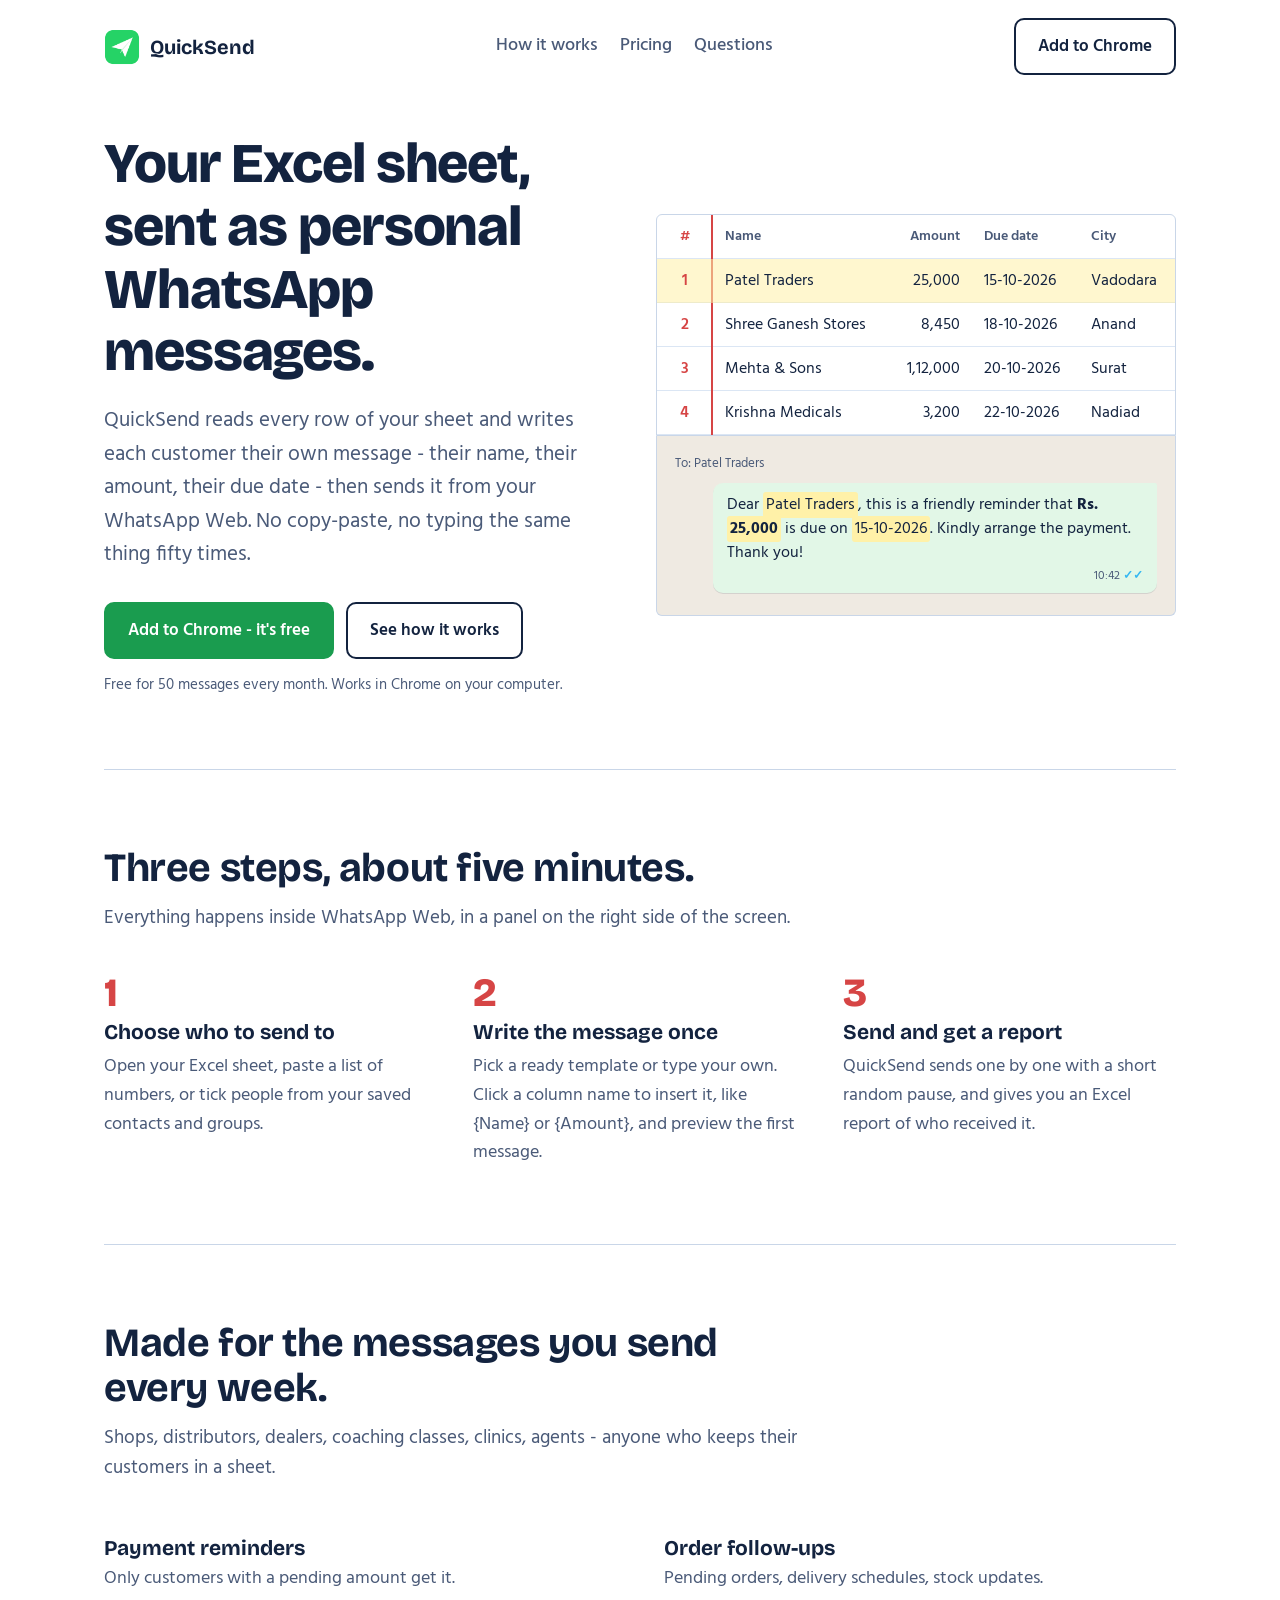
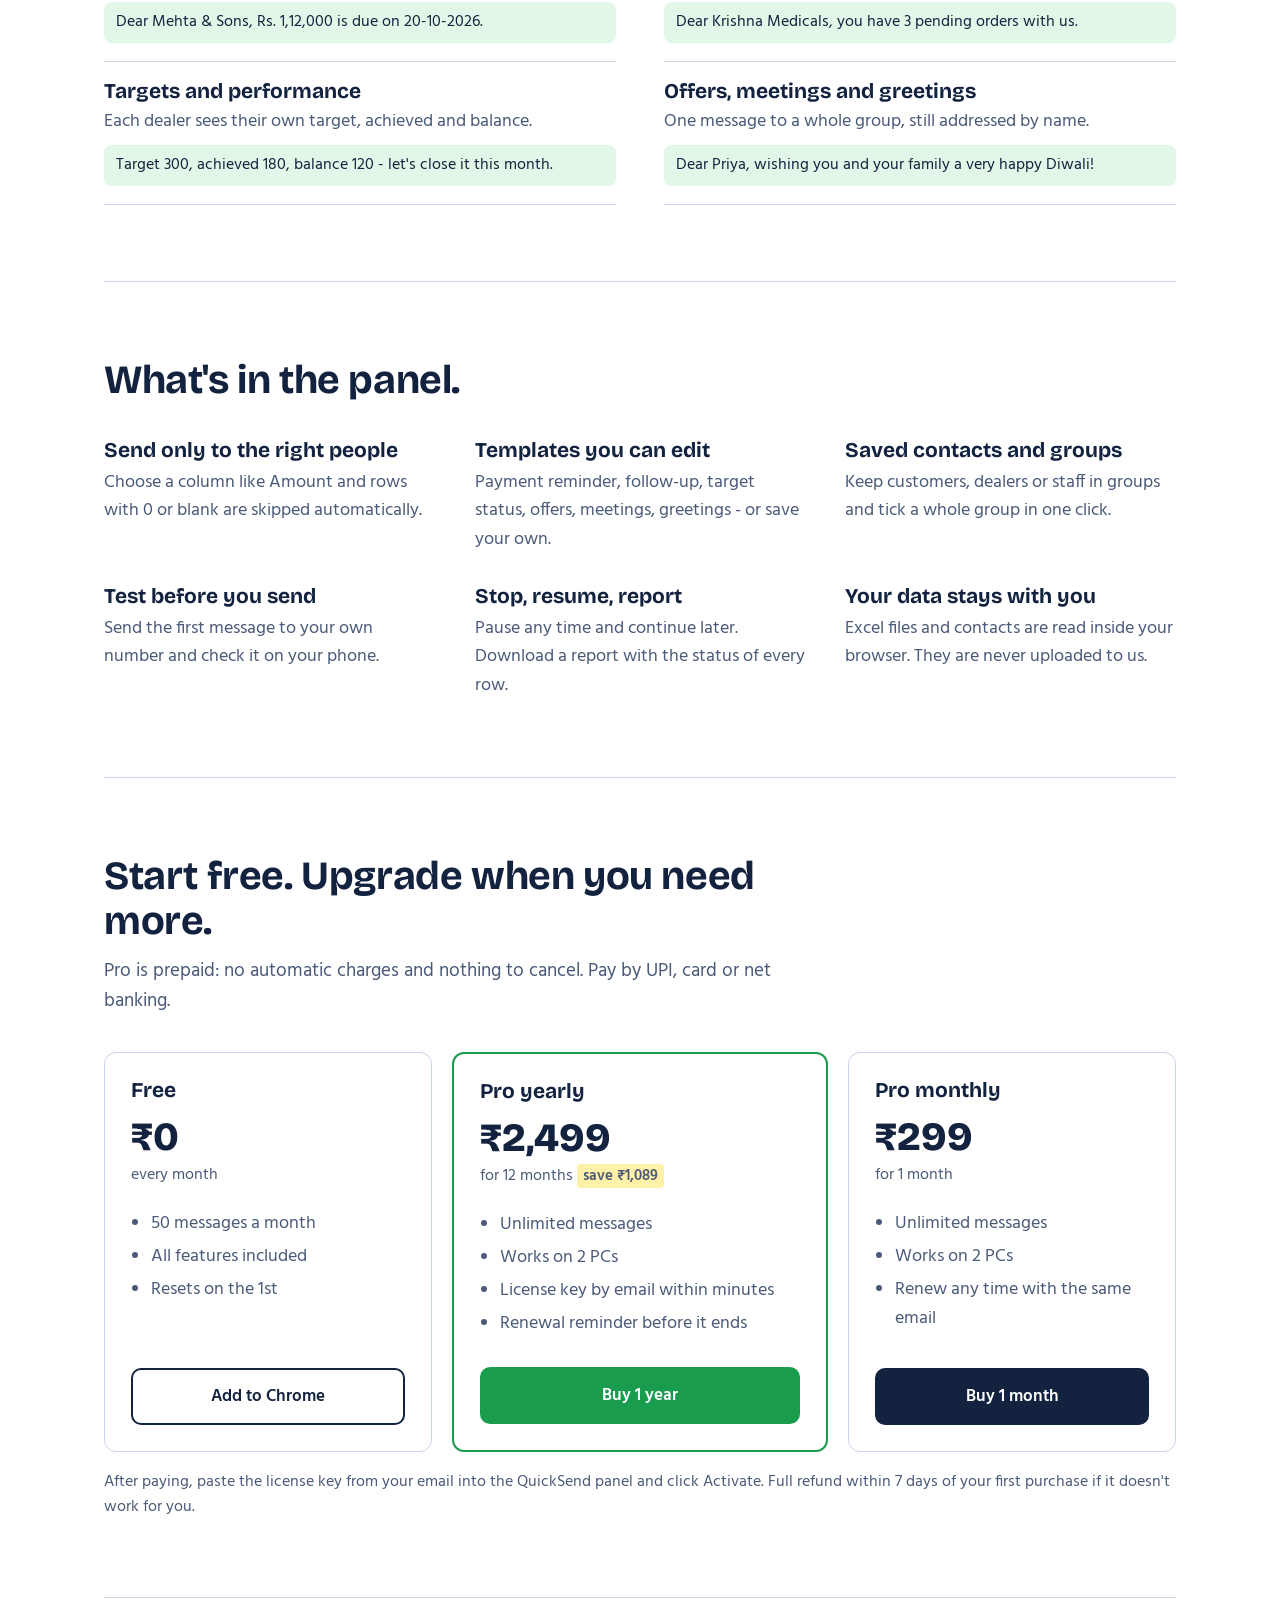
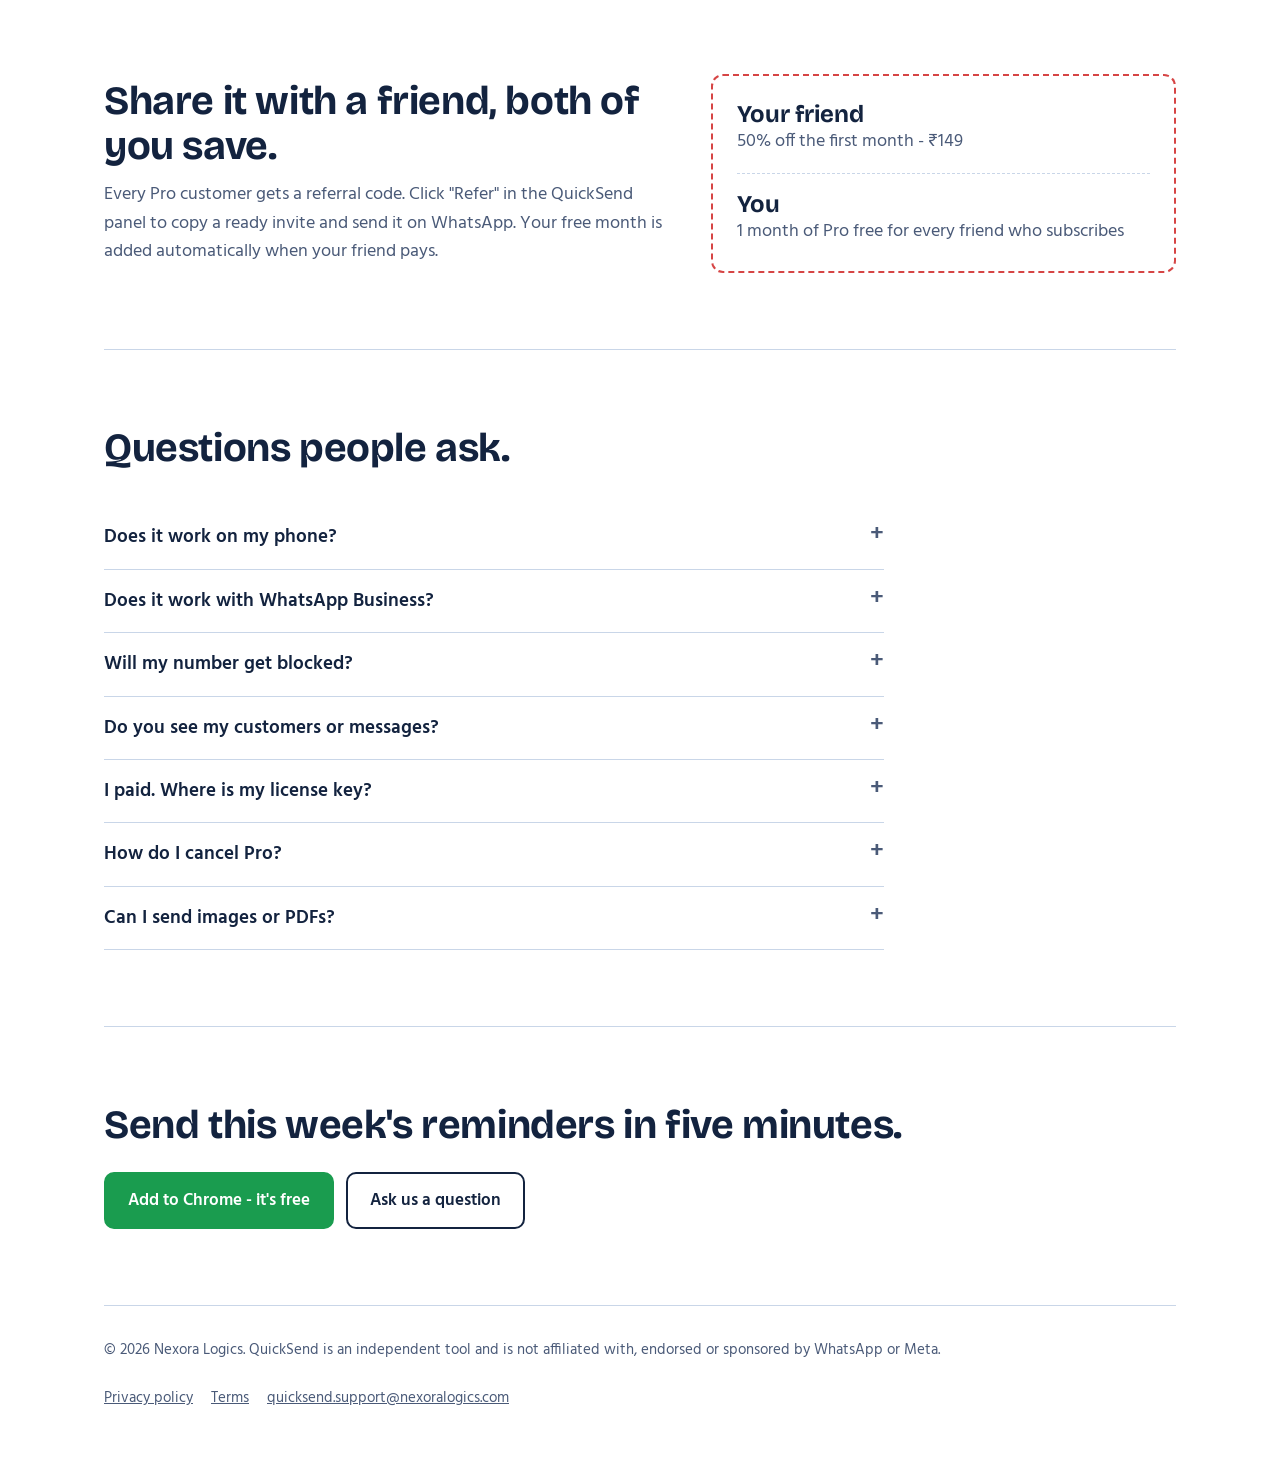
==== index.html @ b46fb352 "Add files via upload" ====
<!DOCTYPE html>
<html lang="en">
<head>
<meta charset="utf-8">
<meta name="viewport" content="width=device-width, initial-scale=1">
<title>QuickSend for WA Web - personalised messages from Excel</title>
<meta name="description" content="Send personalised payment reminders, follow-ups and offers on WA Web from your Excel sheet. Free for 50 messages a month.">
<meta property="og:title" content="QuickSend for WA Web">
<meta property="og:description" content="Your Excel sheet becomes personalised WhatsApp Web messages - names, amounts and dates filled in for every customer.">
<meta property="og:image" content="logo.png">
<link rel="icon" href="favicon.png">
<link rel="preconnect" href="https://fonts.googleapis.com">
<link rel="preconnect" href="https://fonts.gstatic.com" crossorigin>
<link href="https://fonts.googleapis.com/css2?family=Bricolage+Grotesque:opsz,wght@12..96,500;12..96,700;12..96,800&family=Hind:wght@400;500;600&display=swap" rel="stylesheet">
<style>
  /* ===== Links: edit these three if they change ===== */
  /* Store, monthly and yearly links are set in the HTML below (search for href=). */

  :root {
    --paper: #ffffff;
    --rule: #dbe6f4;        /* ledger ruling */
    --margin: #d64545;      /* red margin line of an account book */
    --ink: #13233f;
    --soft: #4a5a78;
    --green: #1a9c4f;
    --bubble: #e2f7e7;
    --hl: #fff1a8;          /* highlighter */
    --line: #c9d6e8;
  }
  * { box-sizing: border-box; }
  html { scroll-behavior: smooth; }
  body {
    margin: 0; background: var(--paper); color: var(--ink);
    font: 400 18px/1.6 "Hind", "Segoe UI", Arial, sans-serif;
  }
  a { color: var(--ink); }
  :focus-visible { outline: 3px solid var(--green); outline-offset: 3px; border-radius: 4px; }
  .wrap { max-width: 1120px; margin: 0 auto; padding: 0 24px; }
  h1, h2, h3 { font-family: "Bricolage Grotesque", "Segoe UI", sans-serif; line-height: 1.12; margin: 0; }
  h1 { font-size: clamp(36px, 4.6vw, 56px); font-weight: 800; letter-spacing: -0.02em; }
  h2 { font-size: clamp(28px, 3.4vw, 40px); font-weight: 700; letter-spacing: -0.01em; }
  h3 { font-size: 21px; font-weight: 700; }
  p { margin: 0; }

  /* ---------- top bar ---------- */
  .top { display: flex; align-items: center; justify-content: space-between; padding: 18px 0; }
  .brand { display: flex; align-items: center; gap: 10px; text-decoration: none; font: 700 20px "Bricolage Grotesque", sans-serif; }
  .brand img { width: 36px; height: 36px; }
  .top nav { display: flex; gap: 22px; font-weight: 500; }
  .top nav a { text-decoration: none; color: var(--soft); }
  .top nav a:hover { color: var(--ink); }

  .btn { display: inline-block; text-decoration: none; font-weight: 600; font-size: 17px; border-radius: 10px;
         padding: 13px 22px; border: 2px solid var(--ink); background: var(--ink); color: #fff; }
  .btn:hover { background: #0b1830; }
  .btn.alt { background: transparent; color: var(--ink); }
  .btn.alt:hover { background: #f1f5fb; }
  .btn.green { background: var(--green); border-color: var(--green); }
  .btn.green:hover { background: #158342; }

  /* ---------- hero: the ledger ---------- */
  .hero { display: grid; grid-template-columns: 1fr 1.05fr; gap: 56px; align-items: center; padding: 40px 0 72px; }
  .hero > * { min-width: 0; }
  .hero p.lead { font-size: 21px; color: var(--soft); margin: 20px 0 30px; max-width: 32em; }
  .hero .ctas { display: flex; gap: 12px; flex-wrap: wrap; }
  .hero .small { margin-top: 14px; font-size: 15px; color: var(--soft); }

  .demo { position: relative; }
  .ledger {
    background:
      linear-gradient(90deg, transparent 54px, var(--margin) 54px, var(--margin) 56px, transparent 56px),
      repeating-linear-gradient(180deg, #fff 0, #fff 43px, var(--rule) 43px, var(--rule) 44px);
    border: 1px solid var(--line); border-radius: 6px 6px 0 0; padding: 0 0 0 0; overflow: hidden;
  }
  .ledger table { width: 100%; border-collapse: collapse; font-size: 16px; }
  .ledger th, .ledger td { height: 44px; padding: 0 12px; text-align: left; white-space: nowrap; }
  .ledger th { font-weight: 600; color: var(--soft); font-size: 14px; }
  .ledger td:first-child, .ledger th:first-child { width: 56px; text-align: center; color: var(--margin); font-weight: 600; }
  .ledger tr.on td { background: rgba(255, 241, 168, .55); }
  .ledger td.num { text-align: right; font-variant-numeric: tabular-nums; }
  .ledger th.num { text-align: right; }

  .chat { background: #efeae2; border: 1px solid var(--line); border-top: none; border-radius: 0 0 6px 6px; padding: 18px 18px 22px; }
  .bubble { margin-left: auto; max-width: 92%; background: var(--bubble); border-radius: 10px 2px 10px 10px; padding: 10px 14px 8px;
            font-size: 16px; line-height: 1.5; box-shadow: 0 1px 0 rgba(19,35,63,.12); }
  .bubble mark { background: var(--hl); padding: 0 3px; border-radius: 3px; color: inherit; }
  .bubble .meta { text-align: right; font-size: 12px; color: var(--soft); margin-top: 2px; }
  .ticks { color: #34b7f1; font-weight: 700; opacity: 0; transition: opacity .3s; }
  .ticks.show { opacity: 1; }
  .to { font-size: 13px; color: var(--soft); margin-bottom: 8px; }

  /* ---------- sections ---------- */
  section { padding: 76px 0; border-top: 1px solid var(--line); }
  .intro { max-width: 40em; margin-bottom: 36px; }
  .intro p { color: var(--soft); margin-top: 12px; font-size: 19px; }

  .steps { display: grid; grid-template-columns: repeat(3, 1fr); gap: 36px; counter-reset: s; }
  .steps li { list-style: none; position: relative; padding-top: 52px; }
  .steps li::before { counter-increment: s; content: counter(s); position: absolute; top: 0; left: 0;
    font: 800 40px "Bricolage Grotesque", sans-serif; color: var(--margin); }
  .steps p { color: var(--soft); margin-top: 8px; }
  .steps ol { padding: 0; margin: 0; }

  .uses { display: grid; grid-template-columns: repeat(2, 1fr); gap: 0 48px; }
  .use { padding: 18px 0; border-bottom: 1px solid var(--line); }
  .use p { color: var(--soft); margin-top: 4px; }
  .use q { display: block; margin-top: 8px; font-size: 16px; background: var(--bubble); border-radius: 8px; padding: 8px 12px; quotes: none; }

  .feat { display: grid; grid-template-columns: repeat(3, 1fr); gap: 30px 40px; }
  .feat p { color: var(--soft); margin-top: 6px; }

  /* pricing */
  .plans { display: grid; grid-template-columns: 1fr 1.15fr 1fr; gap: 20px; align-items: stretch; }
  .plan { border: 1px solid var(--line); border-radius: 12px; padding: 26px; display: flex; flex-direction: column; }
  .plan.best { border: 2px solid var(--green); }
  .plan .price { font: 800 40px "Bricolage Grotesque", sans-serif; margin: 10px 0 2px; }
  .plan .per { color: var(--soft); font-size: 16px; }
  .plan ul { padding-left: 20px; margin: 18px 0 24px; color: var(--soft); flex: 1; }
  .plan li { margin: 4px 0; }
  .plan .btn { text-align: center; }
  .save { display: inline-block; background: var(--hl); border-radius: 4px; padding: 0 6px; font-weight: 600; font-size: 15px; }
  .note { margin-top: 18px; color: var(--soft); font-size: 16px; }

  /* referral */
  .refer { display: grid; grid-template-columns: 1.2fr 1fr; gap: 48px; align-items: center; }
  .refer p { color: var(--soft); margin-top: 12px; }
  .coupon { border: 2px dashed var(--margin); border-radius: 12px; padding: 24px; }
  .coupon b { font: 700 24px "Bricolage Grotesque", sans-serif; display: block; }
  .coupon span { color: var(--soft); }
  .coupon hr { border: none; border-top: 1px dashed var(--line); margin: 16px 0; }

  /* faq */
  .faq { max-width: 780px; }
  details { border-bottom: 1px solid var(--line); padding: 16px 0; }
  summary { cursor: pointer; font-weight: 600; font-size: 19px; list-style: none; display: flex; justify-content: space-between; gap: 16px; }
  summary::-webkit-details-marker { display: none; }
  summary::after { content: "+"; font-size: 24px; line-height: 1; color: var(--soft); }
  details[open] summary::after { content: "−"; }
  details p { color: var(--soft); margin-top: 10px; }

  .final { text-align: left; }
  .final .ctas { display: flex; gap: 12px; flex-wrap: wrap; margin-top: 24px; }

  footer { border-top: 1px solid var(--line); padding: 32px 0 48px; color: var(--soft); font-size: 15px; }
  footer .row { display: flex; justify-content: space-between; gap: 24px; flex-wrap: wrap; }
  footer a { color: var(--soft); }
  footer nav { display: flex; gap: 18px; flex-wrap: wrap; }

  @media (max-width: 900px) {
    .hero, .refer { grid-template-columns: 1fr; gap: 36px; }
    .steps, .feat { grid-template-columns: 1fr; gap: 26px; }
    .uses { grid-template-columns: 1fr; }
    .plans { grid-template-columns: 1fr; }
    .top nav { display: none; }
    .ledger th.hide, .ledger td.hide { display: none; }
    .ledger { overflow-x: auto; }
    .ledger table { font-size: 14px; }
    .ledger th, .ledger td { padding: 0 8px; }
    .ledger td:first-child, .ledger th:first-child { width: 40px; }
    .ledger { background:
      linear-gradient(90deg, transparent 38px, var(--margin) 38px, var(--margin) 40px, transparent 40px),
      repeating-linear-gradient(180deg, #fff 0, #fff 43px, var(--rule) 43px, var(--rule) 44px); }
    .top .btn { padding: 10px 14px; font-size: 15px; }
    body { font-size: 17px; }
  }
  @media (prefers-reduced-motion: reduce) {
    html { scroll-behavior: auto; }
    .ticks { transition: none; }
  }
</style>
</head>
<body>

<div class="wrap">
  <header class="top">
    <a class="brand" href="#"><img src="logo.png" alt="">QuickSend</a>
    <nav aria-label="Main">
      <a href="#how">How it works</a>
      <a href="#pricing">Pricing</a>
      <a href="#faq">Questions</a>
    </nav>
    <a class="btn alt" href="https://chromewebstore.google.com/detail/onipoefkcpcnjhghhheaggbbakdejmdi">Add to Chrome</a>
  </header>

  <!-- ===== HERO ===== -->
  <main>
  <div class="hero">
    <div>
      <h1>Your Excel sheet, sent as personal WhatsApp messages.</h1>
      <p class="lead">QuickSend reads every row of your sheet and writes each customer their own message - their name, their amount,
        their due date - then sends it from your WhatsApp Web. No copy-paste, no typing the same thing fifty times.</p>
      <div class="ctas">
        <a class="btn green" href="https://chromewebstore.google.com/detail/onipoefkcpcnjhghhheaggbbakdejmdi">Add to Chrome - it's free</a>
        <a class="btn alt" href="#how">See how it works</a>
      </div>
      <p class="small">Free for 50 messages every month. Works in Chrome on your computer.</p>
    </div>

    <div class="demo" aria-label="Example: a row of the Excel sheet becomes a WhatsApp message">
      <div class="ledger">
        <table>
          <thead><tr><th>#</th><th>Name</th><th class="num">Amount</th><th>Due date</th><th class="hide">City</th></tr></thead>
          <tbody id="rows">
            <tr class="on"><td>1</td><td>Patel Traders</td><td class="num">25,000</td><td>15-10-2026</td><td class="hide">Vadodara</td></tr>
            <tr><td>2</td><td>Shree Ganesh Stores</td><td class="num">8,450</td><td>18-10-2026</td><td class="hide">Anand</td></tr>
            <tr><td>3</td><td>Mehta &amp; Sons</td><td class="num">1,12,000</td><td>20-10-2026</td><td class="hide">Surat</td></tr>
            <tr><td>4</td><td>Krishna Medicals</td><td class="num">3,200</td><td>22-10-2026</td><td class="hide">Nadiad</td></tr>
          </tbody>
        </table>
      </div>
      <div class="chat">
        <div class="to" id="to">To: Patel Traders</div>
        <div class="bubble" aria-live="polite">
          <div id="msg">Dear <mark>Patel Traders</mark>, this is a friendly reminder that <b>Rs. <mark>25,000</mark></b> is due on <mark>15-10-2026</mark>. Kindly arrange the payment. Thank you!</div>
          <div class="meta">10:42 <span class="ticks show" id="ticks">✓✓</span></div>
        </div>
      </div>
    </div>
  </div>

  <!-- ===== HOW ===== -->
  <section id="how">
    <div class="intro">
      <h2>Three steps, about five minutes.</h2>
      <p>Everything happens inside WhatsApp Web, in a panel on the right side of the screen.</p>
    </div>
    <div class="steps"><ol style="display:contents">
      <li><h3>Choose who to send to</h3>
        <p>Open your Excel sheet, paste a list of numbers, or tick people from your saved contacts and groups.</p></li>
      <li><h3>Write the message once</h3>
        <p>Pick a ready template or type your own. Click a column name to insert it, like {Name} or {Amount}, and preview the first message.</p></li>
      <li><h3>Send and get a report</h3>
        <p>QuickSend sends one by one with a short random pause, and gives you an Excel report of who received it.</p></li>
    </ol></div>
  </section>

  <!-- ===== USES ===== -->
  <section>
    <div class="intro">
      <h2>Made for the messages you send every week.</h2>
      <p>Shops, distributors, dealers, coaching classes, clinics, agents - anyone who keeps their customers in a sheet.</p>
    </div>
    <div class="uses">
      <div class="use"><h3>Payment reminders</h3><p>Only customers with a pending amount get it.</p>
        <q>Dear Mehta &amp; Sons, Rs. 1,12,000 is due on 20-10-2026.</q></div>
      <div class="use"><h3>Order follow-ups</h3><p>Pending orders, delivery schedules, stock updates.</p>
        <q>Dear Krishna Medicals, you have 3 pending orders with us.</q></div>
      <div class="use"><h3>Targets and performance</h3><p>Each dealer sees their own target, achieved and balance.</p>
        <q>Target 300, achieved 180, balance 120 - let's close it this month.</q></div>
      <div class="use"><h3>Offers, meetings and greetings</h3><p>One message to a whole group, still addressed by name.</p>
        <q>Dear Priya, wishing you and your family a very happy Diwali!</q></div>
    </div>
  </section>

  <!-- ===== FEATURES ===== -->
  <section>
    <div class="intro"><h2>What's in the panel.</h2></div>
    <div class="feat">
      <div><h3>Send only to the right people</h3><p>Choose a column like Amount and rows with 0 or blank are skipped automatically.</p></div>
      <div><h3>Templates you can edit</h3><p>Payment reminder, follow-up, target status, offers, meetings, greetings - or save your own.</p></div>
      <div><h3>Saved contacts and groups</h3><p>Keep customers, dealers or staff in groups and tick a whole group in one click.</p></div>
      <div><h3>Test before you send</h3><p>Send the first message to your own number and check it on your phone.</p></div>
      <div><h3>Stop, resume, report</h3><p>Pause any time and continue later. Download a report with the status of every row.</p></div>
      <div><h3>Your data stays with you</h3><p>Excel files and contacts are read inside your browser. They are never uploaded to us.</p></div>
    </div>
  </section>

  <!-- ===== PRICING ===== -->
  <section id="pricing">
    <div class="intro">
      <h2>Start free. Upgrade when you need more.</h2>
      <p>Pro is prepaid: no automatic charges and nothing to cancel. Pay by UPI, card or net banking.</p>
    </div>
    <div class="plans">
      <div class="plan">
        <h3>Free</h3>
        <div class="price">₹0</div><div class="per">every month</div>
        <ul><li>50 messages a month</li><li>All features included</li><li>Resets on the 1st</li></ul>
        <a class="btn alt" href="https://chromewebstore.google.com/detail/onipoefkcpcnjhghhheaggbbakdejmdi">Add to Chrome</a>
      </div>
      <div class="plan best">
        <h3>Pro yearly</h3>
        <div class="price">₹2,499</div><div class="per">for 12 months <span class="save">save ₹1,089</span></div>
        <ul><li>Unlimited messages</li><li>Works on 2 PCs</li><li>License key by email within minutes</li><li>Renewal reminder before it ends</li></ul>
        <!-- Replace with your yearly Razorpay page link -->
        <a class="btn green" href="YEARLY_PAGE_LINK">Buy 1 year</a>
      </div>
      <div class="plan">
        <h3>Pro monthly</h3>
        <div class="price">₹299</div><div class="per">for 1 month</div>
        <ul><li>Unlimited messages</li><li>Works on 2 PCs</li><li>Renew any time with the same email</li></ul>
        <a class="btn" href="https://rzp.io/l/quicksend-pro">Buy 1 month</a>
      </div>
    </div>
    <p class="note">After paying, paste the license key from your email into the QuickSend panel and click Activate.
      Full refund within 7 days of your first purchase if it doesn't work for you.</p>
  </section>

  <!-- ===== REFERRAL ===== -->
  <section>
    <div class="refer">
      <div>
        <h2>Share it with a friend, both of you save.</h2>
        <p>Every Pro customer gets a referral code. Click "Refer" in the QuickSend panel to copy a ready invite and send it on WhatsApp.
          Your free month is added automatically when your friend pays.</p>
      </div>
      <div class="coupon">
        <b>Your friend</b><span>50% off the first month - ₹149</span>
        <hr>
        <b>You</b><span>1 month of Pro free for every friend who subscribes</span>
      </div>
    </div>
  </section>

  <!-- ===== FAQ ===== -->
  <section id="faq">
    <div class="intro"><h2>Questions people ask.</h2></div>
    <div class="faq">
      <details><summary>Does it work on my phone?</summary>
        <p>QuickSend runs in Chrome on a laptop or desktop with WhatsApp Web. The messages go from your own WhatsApp, so they appear on your phone as usual.</p></details>
      <details><summary>Does it work with WhatsApp Business?</summary>
        <p>Yes. Link your WhatsApp Business app to WhatsApp Web the same way and use QuickSend there.</p></details>
      <details><summary>Will my number get blocked?</summary>
        <p>QuickSend sends from your own WhatsApp Web with a random pause between messages, like you would. Message people who know you, personalise each message and start with smaller lists. If WhatsApp ever shows a warning, pause for a day.</p></details>
      <details><summary>Do you see my customers or messages?</summary>
        <p>No. Your Excel files, contacts and messages stay in your browser. For Pro, only your license key is checked with our server once a day.</p></details>
      <details><summary>I paid. Where is my license key?</summary>
        <p>It reaches the email you entered at payment within about 10 minutes. Check Spam and Promotions. Still missing? Write to us with your payment ID.</p></details>
      <details><summary>How do I cancel Pro?</summary>
        <p>There's nothing to cancel. Pro is prepaid and never charges automatically - it simply ends on the date shown in the panel unless you renew.</p></details>
      <details><summary>Can I send images or PDFs?</summary>
        <p>Not yet. QuickSend sends text messages with formatting (bold, italic) and emojis.</p></details>
    </div>
  </section>

  <section class="final">
    <h2>Send this week's reminders in five minutes.</h2>
    <div class="ctas">
      <a class="btn green" href="https://chromewebstore.google.com/detail/onipoefkcpcnjhghhheaggbbakdejmdi">Add to Chrome - it's free</a>
      <a class="btn alt" href="mailto:quicksend.support@nexoralogics.com">Ask us a question</a>
    </div>
  </section>
  </main>

  <footer>
    <div class="row">
      <div>© 2026 Nexora Logics. QuickSend is an independent tool and is not affiliated with, endorsed or sponsored by WhatsApp or Meta.</div>
      <nav aria-label="Footer">
        <a href="privacy.html">Privacy policy</a>
        <a href="terms.html">Terms</a>
        <a href="mailto:quicksend.support@nexoralogics.com">quicksend.support@nexoralogics.com</a>
      </nav>
    </div>
  </footer>
</div>

<script>
  // The hero demo: each Excel row in turn becomes a message.
  (function () {
    const rows = [...document.querySelectorAll("#rows tr")];
    const msg = document.getElementById("msg"), to = document.getElementById("to"), ticks = document.getElementById("ticks");
    const esc = (s) => s.replace(/&/g, "&amp;").replace(/</g, "&lt;");
    let i = 0;
    function show(n) {
      rows.forEach((r, k) => r.classList.toggle("on", k === n));
      const c = rows[n].cells, name = c[1].textContent, amt = c[2].textContent, due = c[3].textContent;
      to.textContent = "To: " + name;
      msg.innerHTML = `Dear <mark>${esc(name)}</mark>, this is a friendly reminder that <b>Rs. <mark>${esc(amt)}</mark></b> ` +
        `is due on <mark>${esc(due)}</mark>. Kindly arrange the payment. Thank you!`;
      ticks.classList.remove("show");
      setTimeout(() => ticks.classList.add("show"), 900);
    }
    if (!window.matchMedia("(prefers-reduced-motion: reduce)").matches) {
      setInterval(() => { i = (i + 1) % rows.length; show(i); }, 3200);
    }
  })();
</script>
</body>
</html>
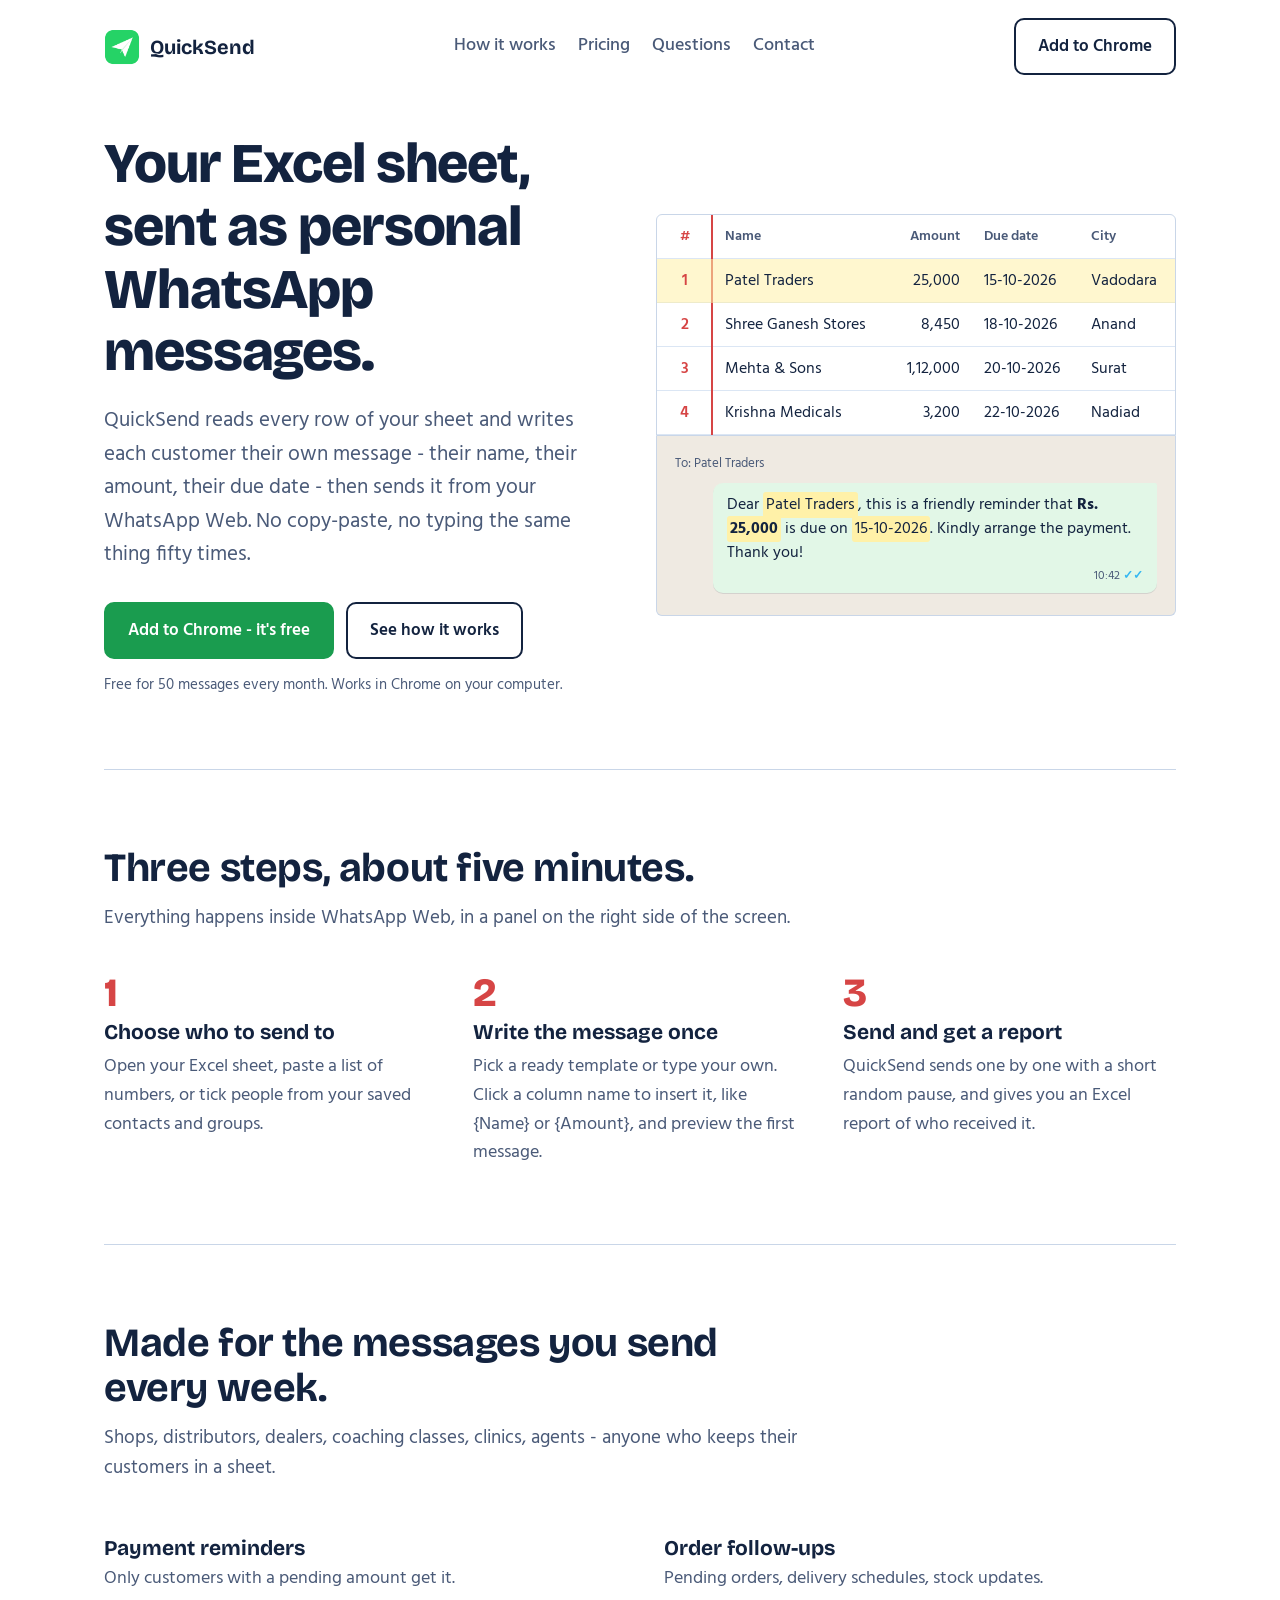
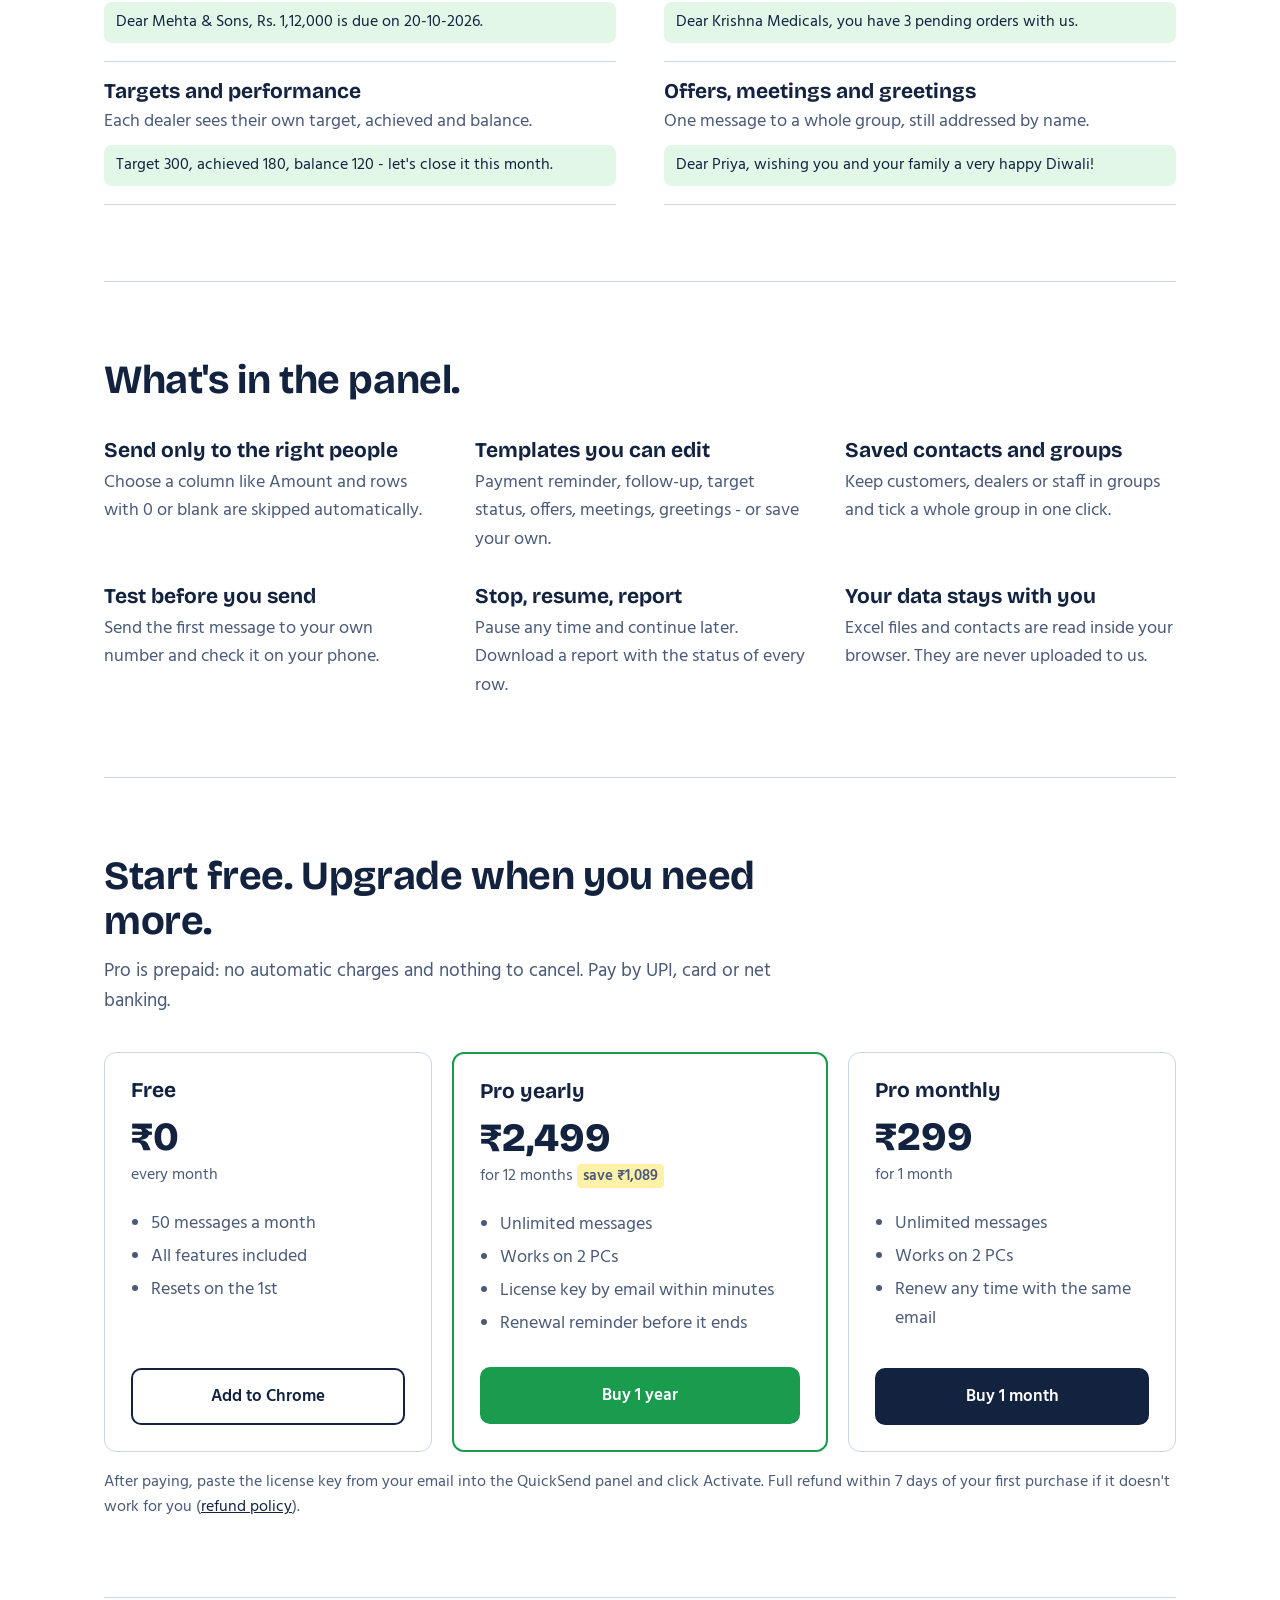
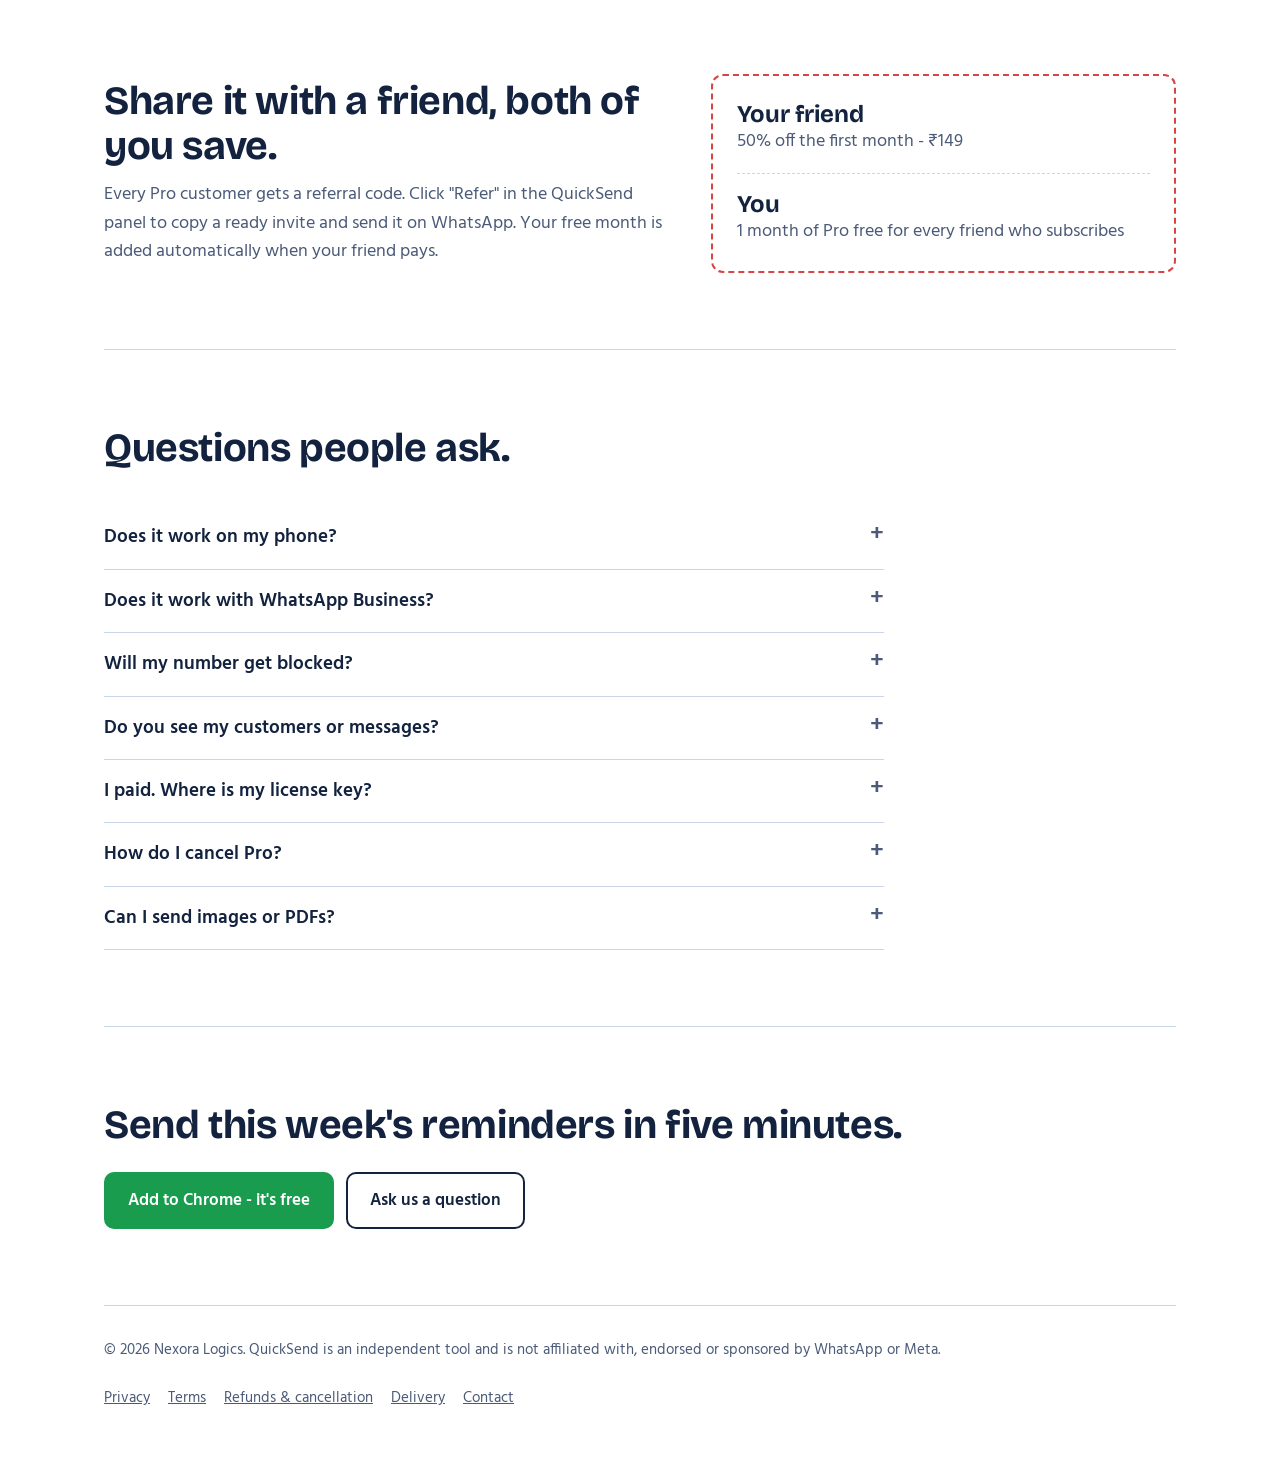
==== commit 2312a18e: "Add files via upload" ====
--- a/index.html
+++ b/index.html
@@ -178,6 +178,7 @@
       <a href="#how">How it works</a>
       <a href="#pricing">Pricing</a>
       <a href="#faq">Questions</a>
+      <a href="contact.html">Contact</a>
     </nav>
     <a class="btn alt" href="https://chromewebstore.google.com/detail/onipoefkcpcnjhghhheaggbbakdejmdi">Add to Chrome</a>
   </header>
@@ -293,7 +294,7 @@
       </div>
     </div>
     <p class="note">After paying, paste the license key from your email into the QuickSend panel and click Activate.
-      Full refund within 7 days of your first purchase if it doesn't work for you.</p>
+      Full refund within 7 days of your first purchase if it doesn't work for you (<a href="refund.html">refund policy</a>).</p>
   </section>
 
   <!-- ===== REFERRAL ===== -->
@@ -346,9 +347,11 @@
     <div class="row">
       <div>© 2026 Nexora Logics. QuickSend is an independent tool and is not affiliated with, endorsed or sponsored by WhatsApp or Meta.</div>
       <nav aria-label="Footer">
-        <a href="privacy.html">Privacy policy</a>
+        <a href="privacy.html">Privacy</a>
         <a href="terms.html">Terms</a>
-        <a href="mailto:quicksend.support@nexoralogics.com">quicksend.support@nexoralogics.com</a>
+        <a href="refund.html">Refunds &amp; cancellation</a>
+        <a href="delivery.html">Delivery</a>
+        <a href="contact.html">Contact</a>
       </nav>
     </div>
   </footer>
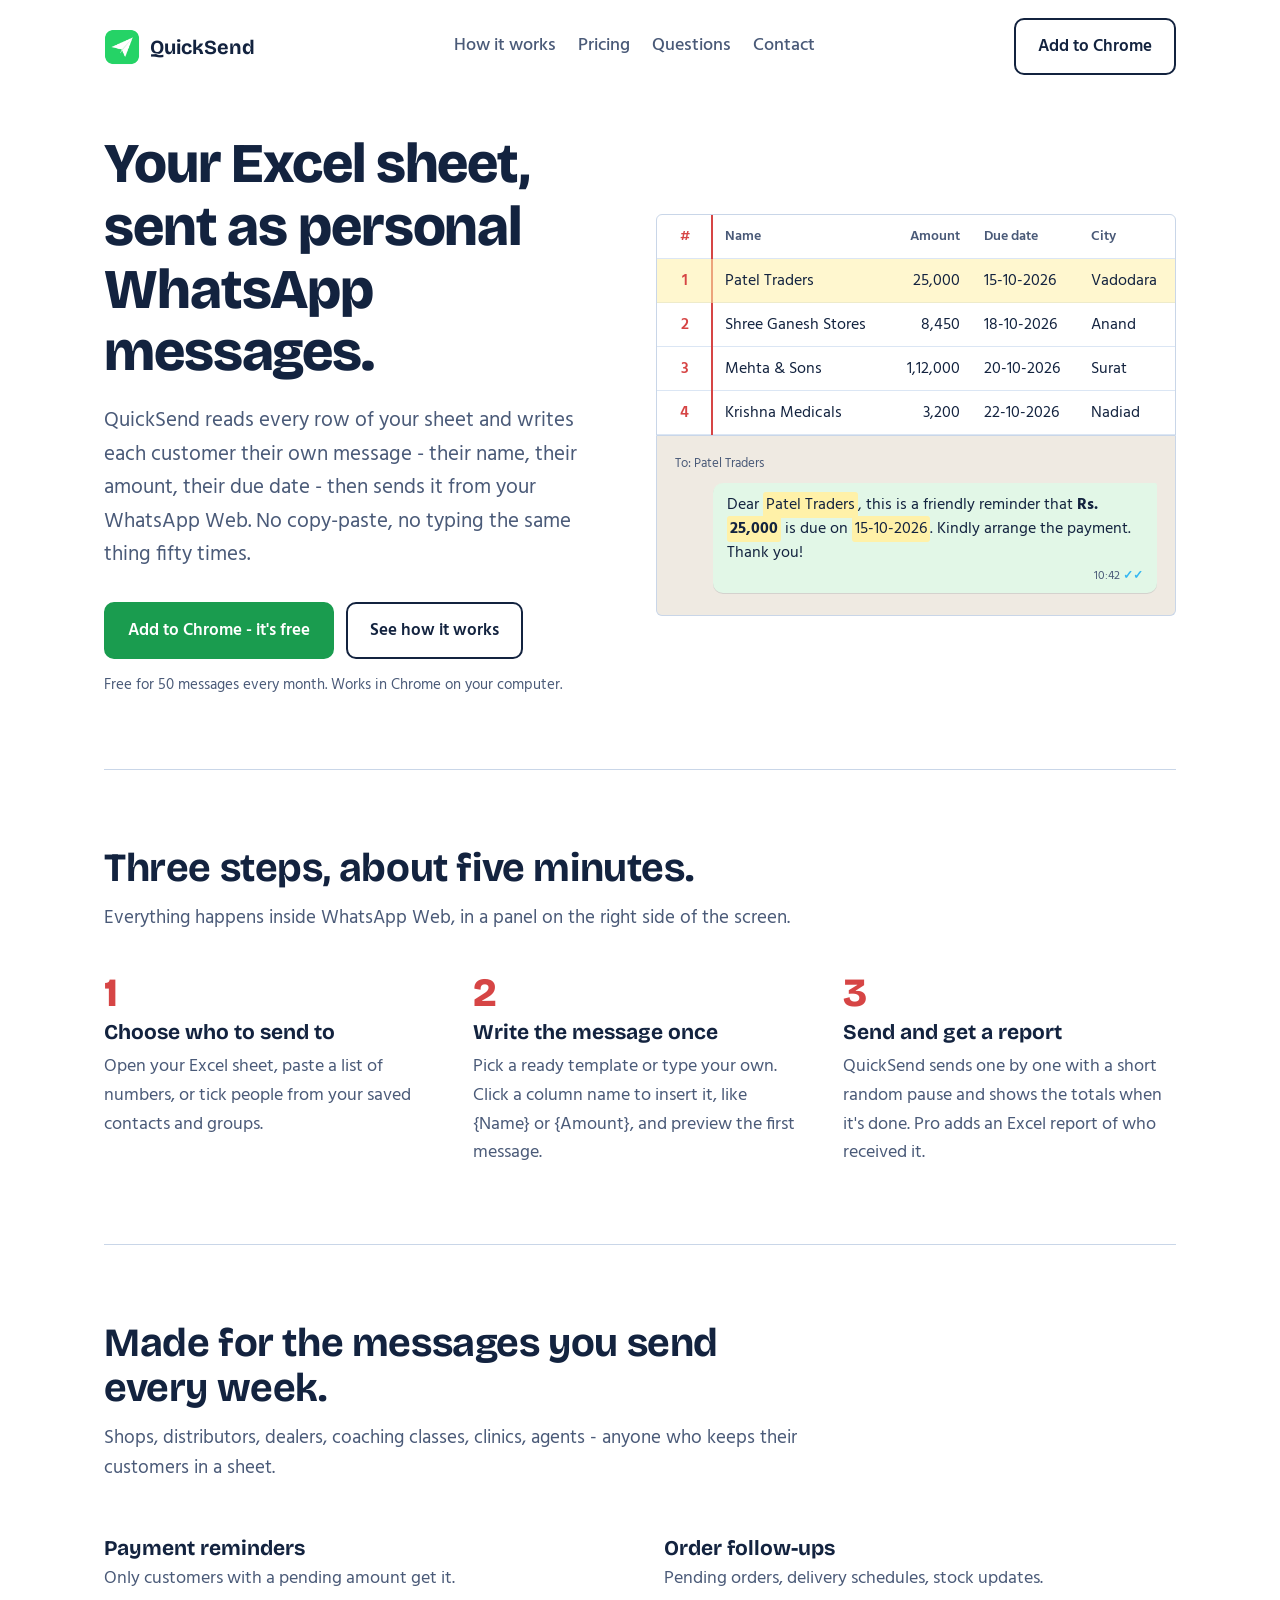
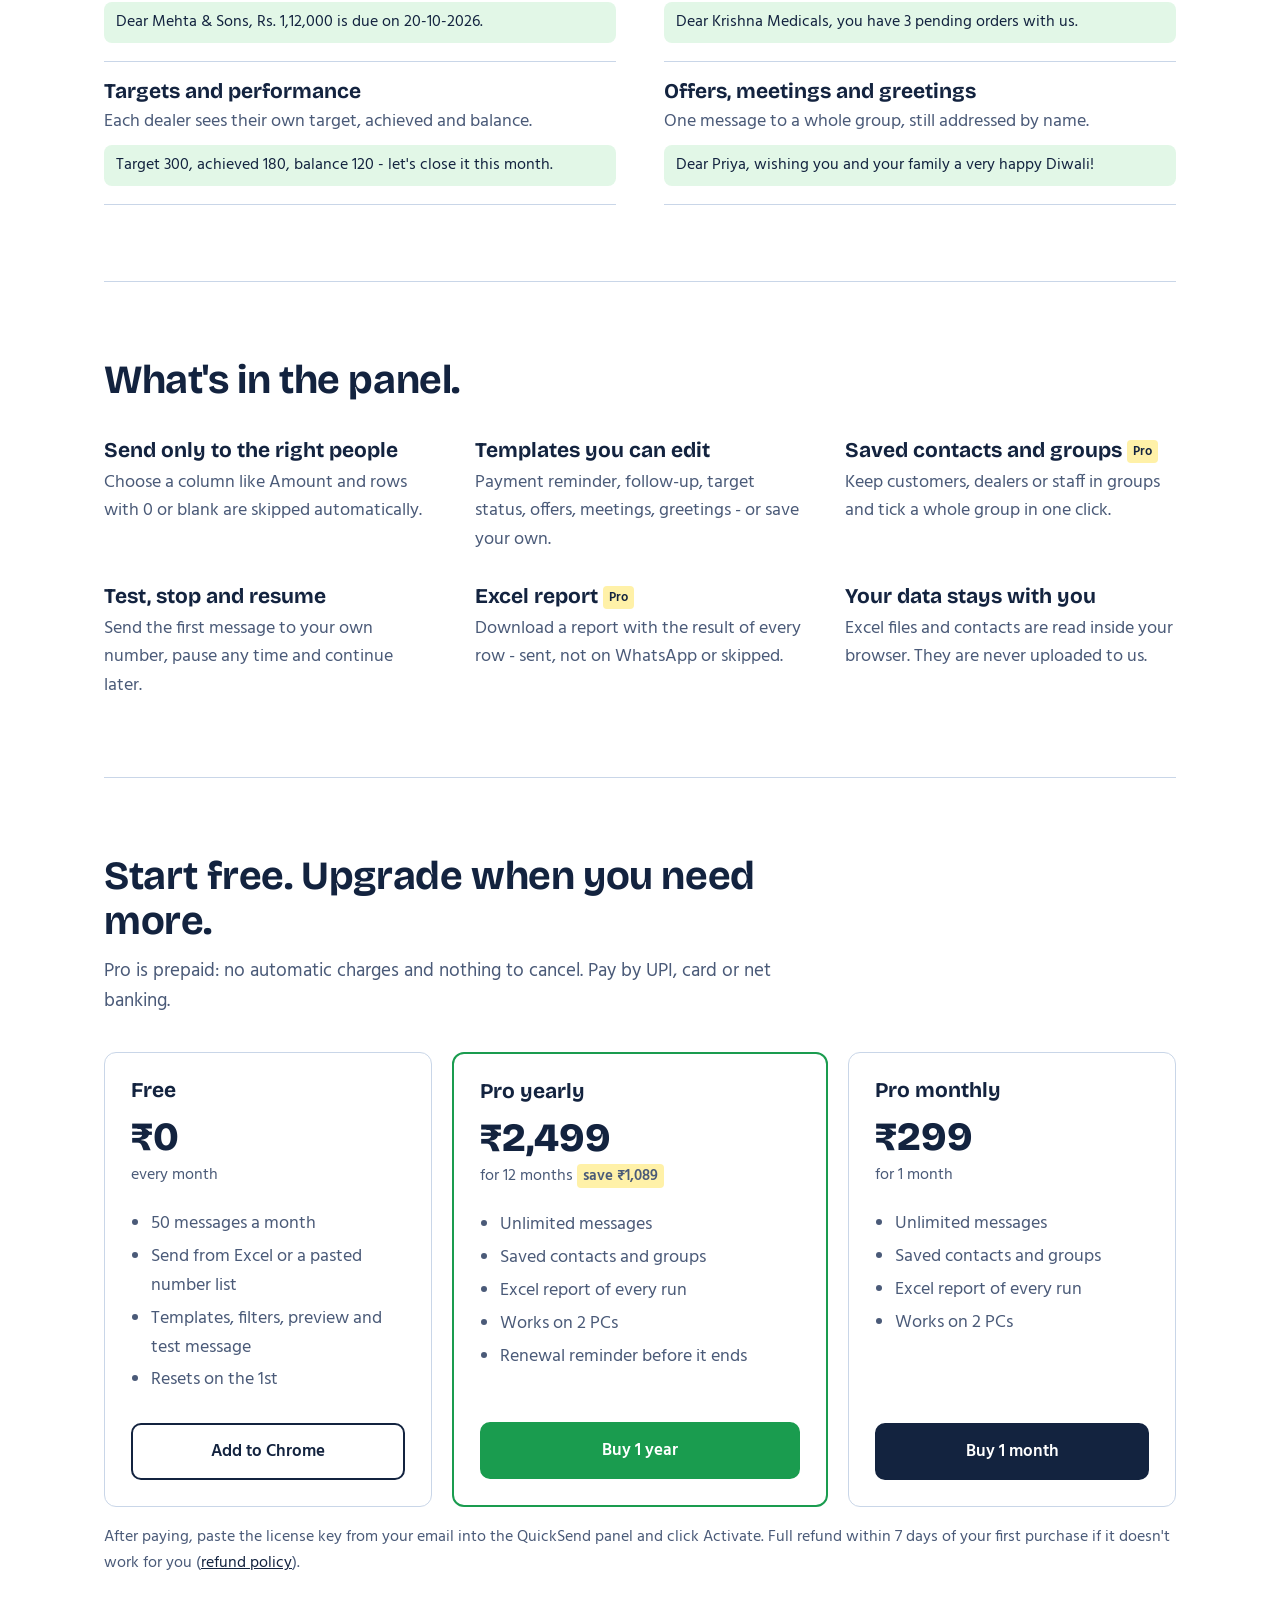
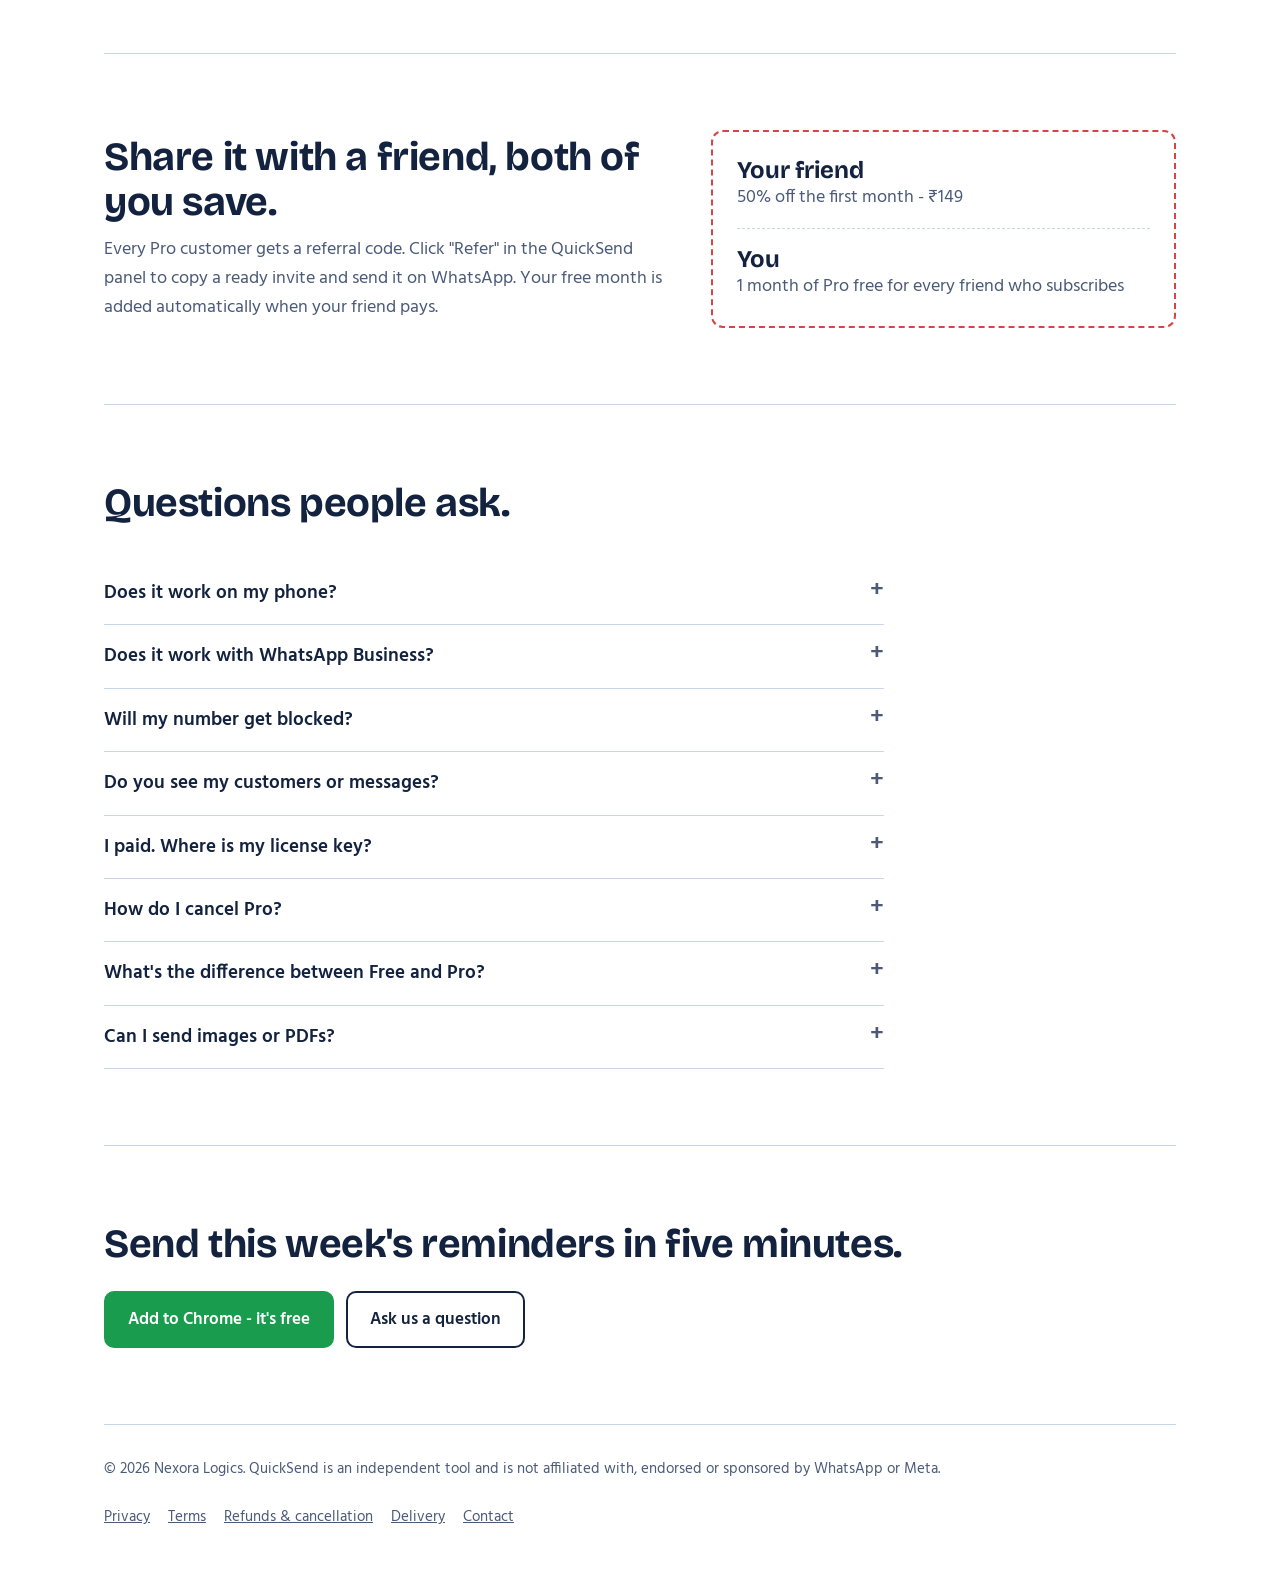
==== commit 6de57b75: "Add files via upload" ====
--- a/index.html
+++ b/index.html
@@ -108,6 +108,7 @@
 
   .feat { display: grid; grid-template-columns: repeat(3, 1fr); gap: 30px 40px; }
   .feat p { color: var(--soft); margin-top: 6px; }
+  .pro { font: 600 13px "Hind", sans-serif; background: var(--hl); border-radius: 4px; padding: 1px 6px; vertical-align: middle; }
 
   /* pricing */
   .plans { display: grid; grid-template-columns: 1fr 1.15fr 1fr; gap: 20px; align-items: stretch; }
@@ -231,7 +232,7 @@
       <li><h3>Write the message once</h3>
         <p>Pick a ready template or type your own. Click a column name to insert it, like {Name} or {Amount}, and preview the first message.</p></li>
       <li><h3>Send and get a report</h3>
-        <p>QuickSend sends one by one with a short random pause, and gives you an Excel report of who received it.</p></li>
+        <p>QuickSend sends one by one with a short random pause and shows the totals when it's done. Pro adds an Excel report of who received it.</p></li>
     </ol></div>
   </section>
 
@@ -259,9 +260,9 @@
     <div class="feat">
       <div><h3>Send only to the right people</h3><p>Choose a column like Amount and rows with 0 or blank are skipped automatically.</p></div>
       <div><h3>Templates you can edit</h3><p>Payment reminder, follow-up, target status, offers, meetings, greetings - or save your own.</p></div>
-      <div><h3>Saved contacts and groups</h3><p>Keep customers, dealers or staff in groups and tick a whole group in one click.</p></div>
-      <div><h3>Test before you send</h3><p>Send the first message to your own number and check it on your phone.</p></div>
-      <div><h3>Stop, resume, report</h3><p>Pause any time and continue later. Download a report with the status of every row.</p></div>
+      <div><h3>Saved contacts and groups <span class="pro">Pro</span></h3><p>Keep customers, dealers or staff in groups and tick a whole group in one click.</p></div>
+      <div><h3>Test, stop and resume</h3><p>Send the first message to your own number, pause any time and continue later.</p></div>
+      <div><h3>Excel report <span class="pro">Pro</span></h3><p>Download a report with the result of every row - sent, not on WhatsApp or skipped.</p></div>
       <div><h3>Your data stays with you</h3><p>Excel files and contacts are read inside your browser. They are never uploaded to us.</p></div>
     </div>
   </section>
@@ -276,20 +277,20 @@
       <div class="plan">
         <h3>Free</h3>
         <div class="price">₹0</div><div class="per">every month</div>
-        <ul><li>50 messages a month</li><li>All features included</li><li>Resets on the 1st</li></ul>
+        <ul><li>50 messages a month</li><li>Send from Excel or a pasted number list</li><li>Templates, filters, preview and test message</li><li>Resets on the 1st</li></ul>
         <a class="btn alt" href="https://chromewebstore.google.com/detail/onipoefkcpcnjhghhheaggbbakdejmdi">Add to Chrome</a>
       </div>
       <div class="plan best">
         <h3>Pro yearly</h3>
         <div class="price">₹2,499</div><div class="per">for 12 months <span class="save">save ₹1,089</span></div>
-        <ul><li>Unlimited messages</li><li>Works on 2 PCs</li><li>License key by email within minutes</li><li>Renewal reminder before it ends</li></ul>
+        <ul><li>Unlimited messages</li><li>Saved contacts and groups</li><li>Excel report of every run</li><li>Works on 2 PCs</li><li>Renewal reminder before it ends</li></ul>
         <!-- Replace with your yearly Razorpay page link -->
-        <a class="btn green" href="YEARLY_PAGE_LINK">Buy 1 year</a>
+        <a class="btn green" href="https://rzp.io/rzp/quicksend-pro-year">Buy 1 year</a>
       </div>
       <div class="plan">
         <h3>Pro monthly</h3>
         <div class="price">₹299</div><div class="per">for 1 month</div>
-        <ul><li>Unlimited messages</li><li>Works on 2 PCs</li><li>Renew any time with the same email</li></ul>
+        <ul><li>Unlimited messages</li><li>Saved contacts and groups</li><li>Excel report of every run</li><li>Works on 2 PCs</li></ul>
         <a class="btn" href="https://rzp.io/l/quicksend-pro">Buy 1 month</a>
       </div>
     </div>
@@ -329,6 +330,8 @@
         <p>It reaches the email you entered at payment within about 10 minutes. Check Spam and Promotions. Still missing? Write to us with your payment ID.</p></details>
       <details><summary>How do I cancel Pro?</summary>
         <p>There's nothing to cancel. Pro is prepaid and never charges automatically - it simply ends on the date shown in the panel unless you renew.</p></details>
+      <details><summary>What's the difference between Free and Pro?</summary>
+        <p>Free gives you 50 messages a month with Excel and number-list sending, templates, filters and test messages. Pro removes the limit and adds saved contacts and groups, "Save to contacts", and an Excel report of every run.</p></details>
       <details><summary>Can I send images or PDFs?</summary>
         <p>Not yet. QuickSend sends text messages with formatting (bold, italic) and emojis.</p></details>
     </div>
